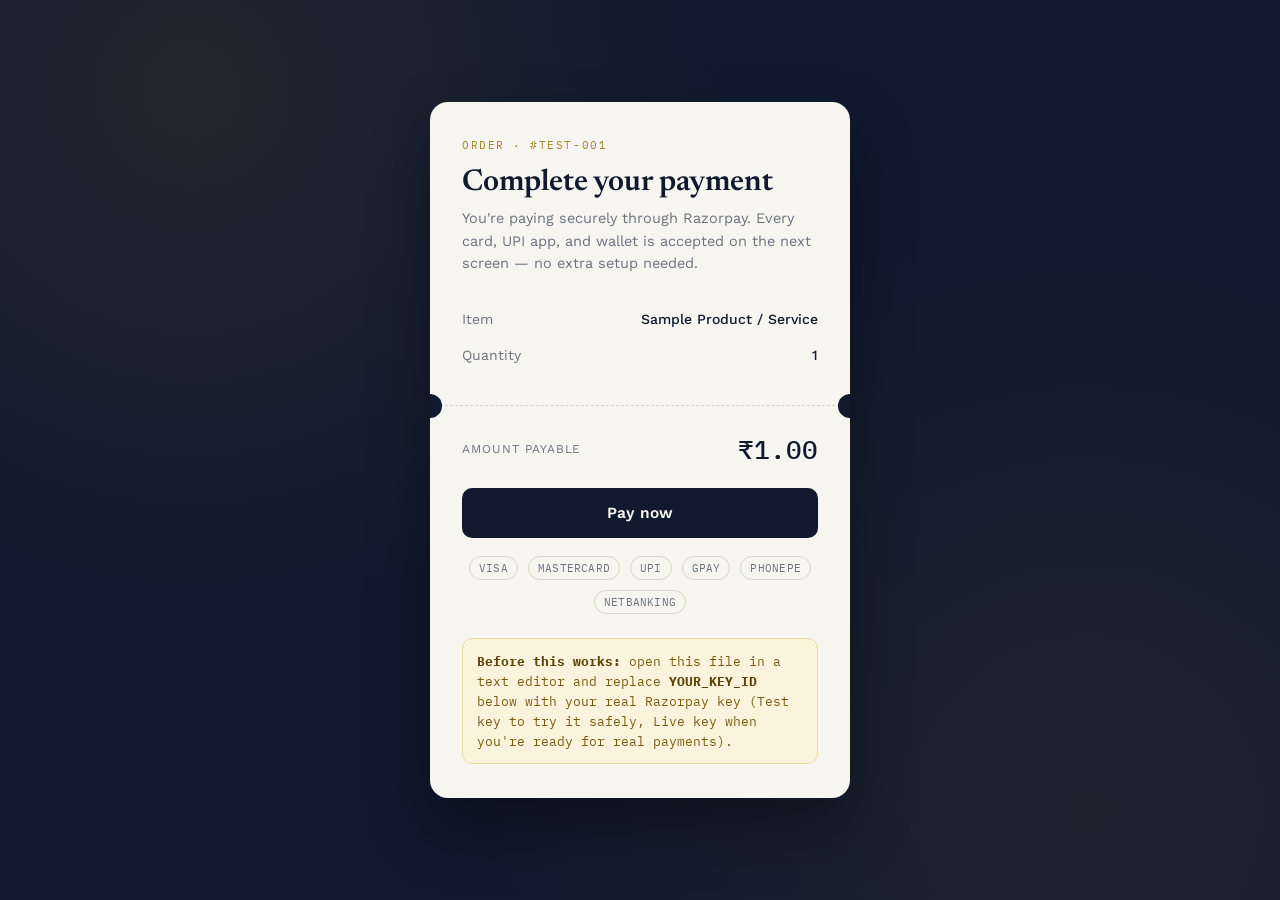
==== index.html @ dfa198e2 "Create index.html" ====
<!DOCTYPE html>
<html lang="en">
<head>
<meta charset="UTF-8">
<meta name="viewport" content="width=device-width, initial-scale=1.0">
<title>Checkout</title>
<link rel="preconnect" href="https://fonts.googleapis.com">
<link href="https://fonts.googleapis.com/css2?family=Newsreader:ital,opsz,wght@0,6..72,400;0,6..72,600;1,6..72,500&family=Work+Sans:wght@400;500;600;700&family=IBM+Plex+Mono:wght@500&display=swap" rel="stylesheet">
<style>
  :root {
    --navy: #10192E;
    --navy-soft: #1B2740;
    --paper: #F7F5F0;
    --gold: #C9A24B;
    --gold-deep: #A9822F;
    --ink: #10192E;
    --muted: #6B7280;
    --line: #D9D4C8;
    --success: #2F7A4F;
  }

  * { box-sizing: border-box; }

  body {
    margin: 0;
    background: var(--navy);
    background-image:
      radial-gradient(circle at 15% 10%, rgba(201,162,75,0.10), transparent 40%),
      radial-gradient(circle at 85% 90%, rgba(201,162,75,0.08), transparent 45%);
    min-height: 100vh;
    display: flex;
    align-items: center;
    justify-content: center;
    font-family: 'Work Sans', sans-serif;
    color: var(--ink);
    padding: 24px;
  }

  .ticket {
    background: var(--paper);
    width: 100%;
    max-width: 420px;
    border-radius: 18px;
    box-shadow: 0 30px 60px rgba(0,0,0,0.35);
    position: relative;
    overflow: hidden;
  }

  .ticket-top {
    padding: 36px 32px 28px;
  }

  .eyebrow {
    font-family: 'IBM Plex Mono', monospace;
    font-size: 11px;
    letter-spacing: 0.14em;
    text-transform: uppercase;
    color: var(--gold-deep);
    margin: 0 0 14px;
  }

  h1 {
    font-family: 'Newsreader', serif;
    font-weight: 600;
    font-size: 30px;
    line-height: 1.15;
    margin: 0 0 8px;
    color: var(--navy);
  }

  .desc {
    color: var(--muted);
    font-size: 14.5px;
    line-height: 1.55;
    margin: 0 0 26px;
  }

  .row {
    display: flex;
    justify-content: space-between;
    align-items: baseline;
    padding: 10px 0;
    font-size: 14px;
  }
  .row .label { color: var(--muted); }
  .row .value { font-weight: 500; }

  .divider {
    position: relative;
    height: 0;
    border-top: 1.5px dashed var(--line);
    margin: 4px 0 0;
  }
  .notch {
    position: absolute;
    top: -12px;
    width: 24px;
    height: 24px;
    border-radius: 50%;
    background: var(--navy);
  }
  .notch.left { left: -12px; }
  .notch.right { right: -12px; }

  .ticket-bottom {
    padding: 26px 32px 34px;
  }

  .total-row {
    display: flex;
    justify-content: space-between;
    align-items: center;
    margin-bottom: 22px;
  }
  .total-label {
    font-size: 12px;
    letter-spacing: 0.08em;
    text-transform: uppercase;
    color: var(--muted);
  }
  .total-amount {
    font-family: 'IBM Plex Mono', monospace;
    font-size: 26px;
    font-weight: 500;
    color: var(--navy);
  }

  button#payBtn {
    width: 100%;
    background: var(--navy);
    color: var(--paper);
    border: none;
    padding: 16px;
    font-size: 15.5px;
    font-weight: 600;
    font-family: 'Work Sans', sans-serif;
    border-radius: 10px;
    cursor: pointer;
    transition: background 0.2s ease, transform 0.1s ease;
    letter-spacing: 0.01em;
  }
  button#payBtn:hover { background: var(--navy-soft); }
  button#payBtn:active { transform: scale(0.98); }

  .methods {
    display: flex;
    justify-content: center;
    gap: 10px;
    margin-top: 18px;
    flex-wrap: wrap;
  }
  .methods span {
    font-family: 'IBM Plex Mono', monospace;
    font-size: 10.5px;
    color: var(--muted);
    border: 1px solid var(--line);
    padding: 4px 9px;
    border-radius: 100px;
    letter-spacing: 0.02em;
  }

  .setup-note {
    margin-top: 24px;
    background: #FBF3DC;
    border: 1px solid #E9D9A0;
    color: #7A5B10;
    font-size: 12.5px;
    line-height: 1.6;
    padding: 12px 14px;
    border-radius: 10px;
    font-family: 'IBM Plex Mono', monospace;
  }
  .setup-note b { color: #5C4407; }

  @media (max-width: 480px) {
    .ticket-top, .ticket-bottom { padding-left: 24px; padding-right: 24px; }
    h1 { font-size: 26px; }
  }
</style>
</head>
<body>

<div class="ticket">
  <div class="ticket-top">
    <p class="eyebrow">Order · #TEST-001</p>
    <h1>Complete your payment</h1>
    <p class="desc">You're paying securely through Razorpay. Every card, UPI app, and wallet is accepted on the next screen — no extra setup needed.</p>

    <div class="row"><span class="label">Item</span><span class="value">Sample Product / Service</span></div>
    <div class="row"><span class="label">Quantity</span><span class="value">1</span></div>
  </div>

  <div class="divider">
    <div class="notch left"></div>
    <div class="notch right"></div>
  </div>

  <div class="ticket-bottom">
    <div class="total-row">
      <span class="total-label">Amount payable</span>
      <span class="total-amount" id="displayAmount">₹1.00</span>
    </div>

    <button id="payBtn">Pay now</button>

    <div class="methods">
      <span>VISA</span>
      <span>MASTERCARD</span>
      <span>UPI</span>
      <span>GPAY</span>
      <span>PHONEPE</span>
      <span>NETBANKING</span>
    </div>

    <div class="setup-note">
      <b>Before this works:</b> open this file in a text editor and replace
      <b>YOUR_KEY_ID</b> below with your real Razorpay key (Test key to try it safely,
      Live key when you're ready for real payments).
    </div>
  </div>
</div>

<script src="https://checkout.razorpay.com/v1/checkout.js"></script>
<script>
  // ---- EDIT THESE TWO LINES ----
  var RAZORPAY_KEY = "YOUR_KEY_ID";   // e.g. rzp_test_xxxx or rzp_live_xxxx
  var AMOUNT_IN_RUPEES = 1;           // change the price here
  // -------------------------------

  document.getElementById('displayAmount').innerText =
    "₹" + AMOUNT_IN_RUPEES.toFixed(2);

  document.getElementById('payBtn').onclick = function (e) {
    e.preventDefault();

    if (RAZORPAY_KEY === "YOUR_KEY_ID") {
      alert("Please add your Razorpay Key ID first.\n\nOpen this file in a text editor, find YOUR_KEY_ID near the bottom, and replace it with your real key from the Razorpay Dashboard.");
      return;
    }

    var options = {
      "key": RAZORPAY_KEY,
      "amount": Math.round(AMOUNT_IN_RUPEES * 100), // Razorpay needs paise
      "currency": "INR",
      "name": "Your Business Name",
      "description": "Sample Product / Service",
      "handler": function (response) {
        alert("Payment successful!\n\nPayment ID: " + response.razorpay_payment_id +
              "\n\nCheck your Razorpay Dashboard → Payments to confirm it received the money.");
      },
      "prefill": {
        "name": "",
        "email": "",
        "contact": ""
      },
      "theme": {
        "color": "#10192E"
      }
    };

    var rzp = new Razorpay(options);
    rzp.on('payment.failed', function (response) {
      alert("Payment failed: " + response.error.description);
    });
    rzp.open();
  };
</script>

</body>
</html>
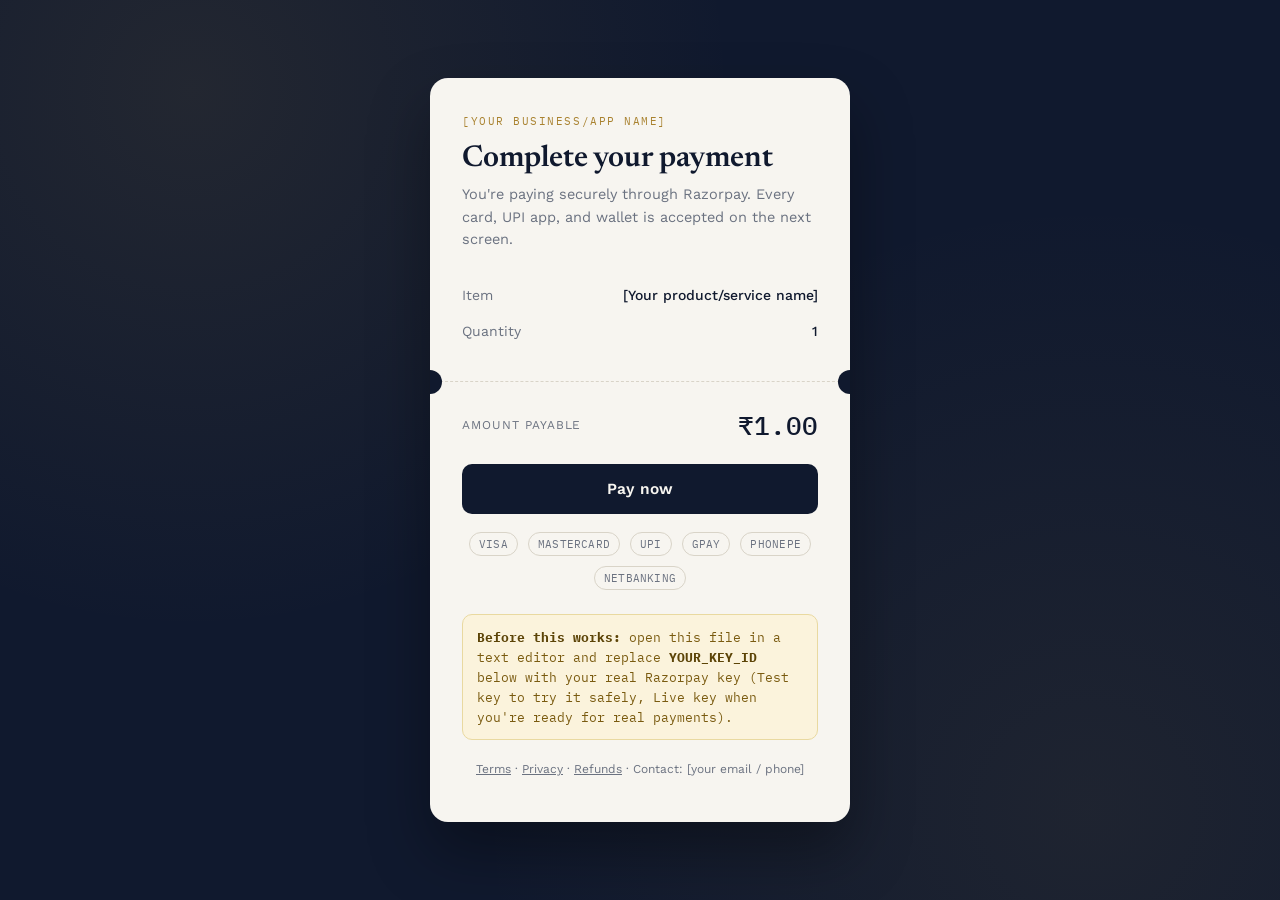
==== commit 53f92be8: "Add files via upload" ====
--- a/index.html
+++ b/index.html
@@ -182,11 +182,11 @@
 
 <div class="ticket">
   <div class="ticket-top">
-    <p class="eyebrow">Order · #TEST-001</p>
+    <p class="eyebrow">[YOUR BUSINESS/APP NAME]</p>
     <h1>Complete your payment</h1>
-    <p class="desc">You're paying securely through Razorpay. Every card, UPI app, and wallet is accepted on the next screen — no extra setup needed.</p>
-
-    <div class="row"><span class="label">Item</span><span class="value">Sample Product / Service</span></div>
+    <p class="desc">You're paying securely through Razorpay. Every card, UPI app, and wallet is accepted on the next screen.</p>
+
+    <div class="row"><span class="label">Item</span><span class="value">[Your product/service name]</span></div>
     <div class="row"><span class="label">Quantity</span><span class="value">1</span></div>
   </div>
 
@@ -217,6 +217,13 @@
       <b>YOUR_KEY_ID</b> below with your real Razorpay key (Test key to try it safely,
       Live key when you're ready for real payments).
     </div>
+
+    <p style="text-align:center; margin-top:22px; font-size:12px; color:#6B7280;">
+      <a href="terms.html" style="color:#6B7280;">Terms</a> ·
+      <a href="privacy.html" style="color:#6B7280;">Privacy</a> ·
+      <a href="refund-policy.html" style="color:#6B7280;">Refunds</a> ·
+      Contact: [your email / phone]
+    </p>
   </div>
 </div>
 
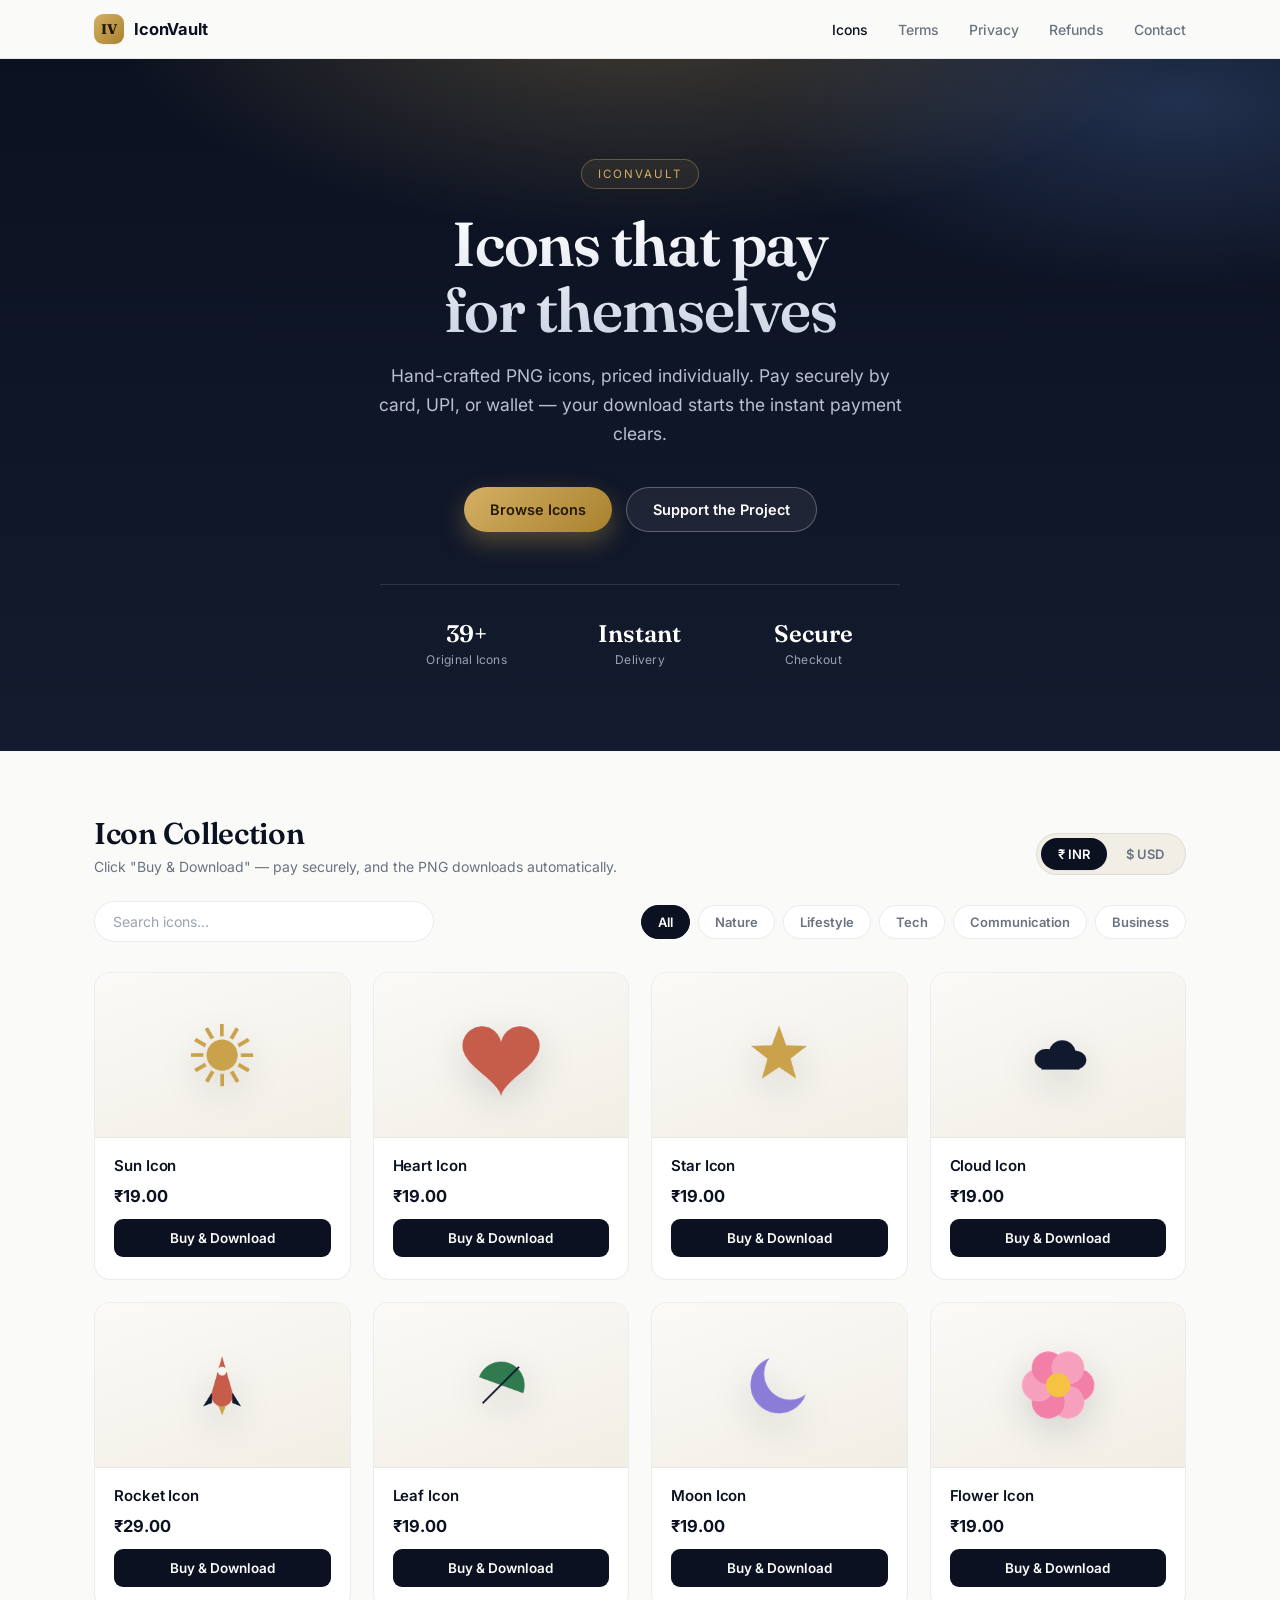
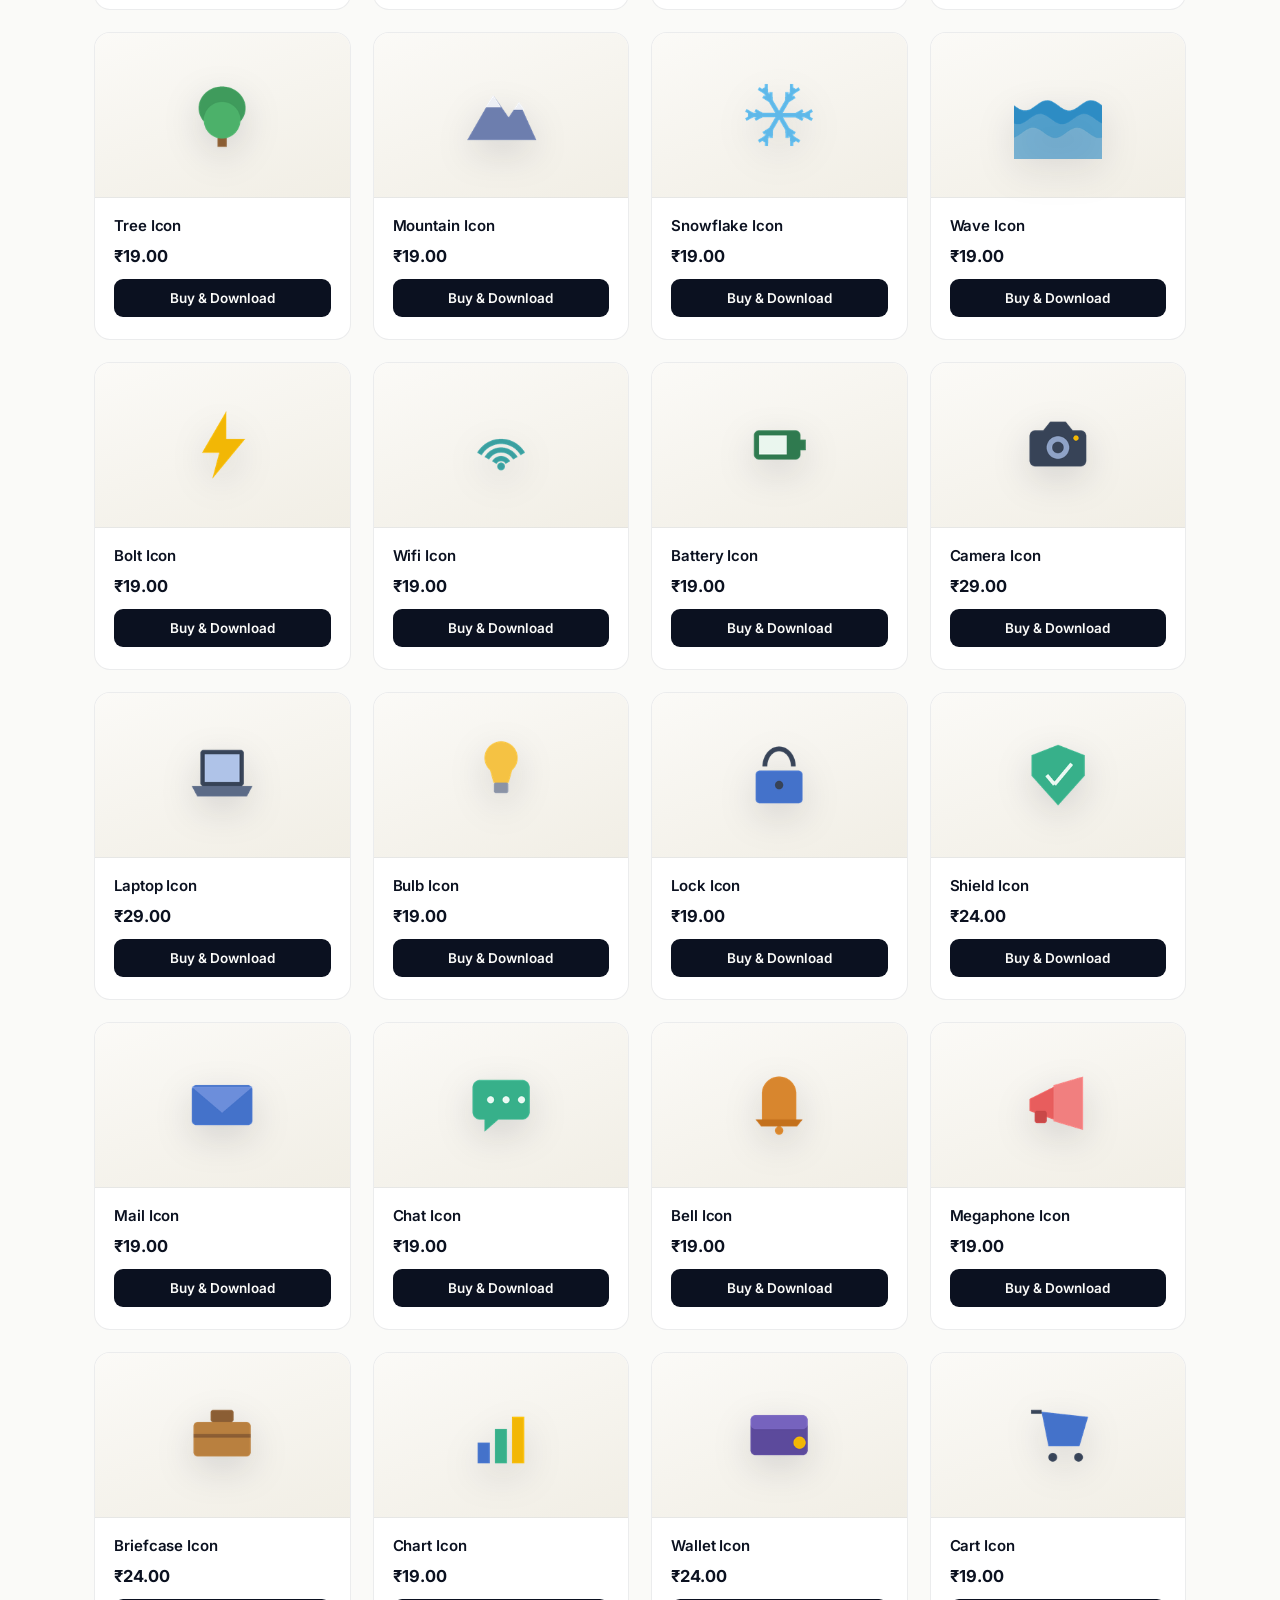
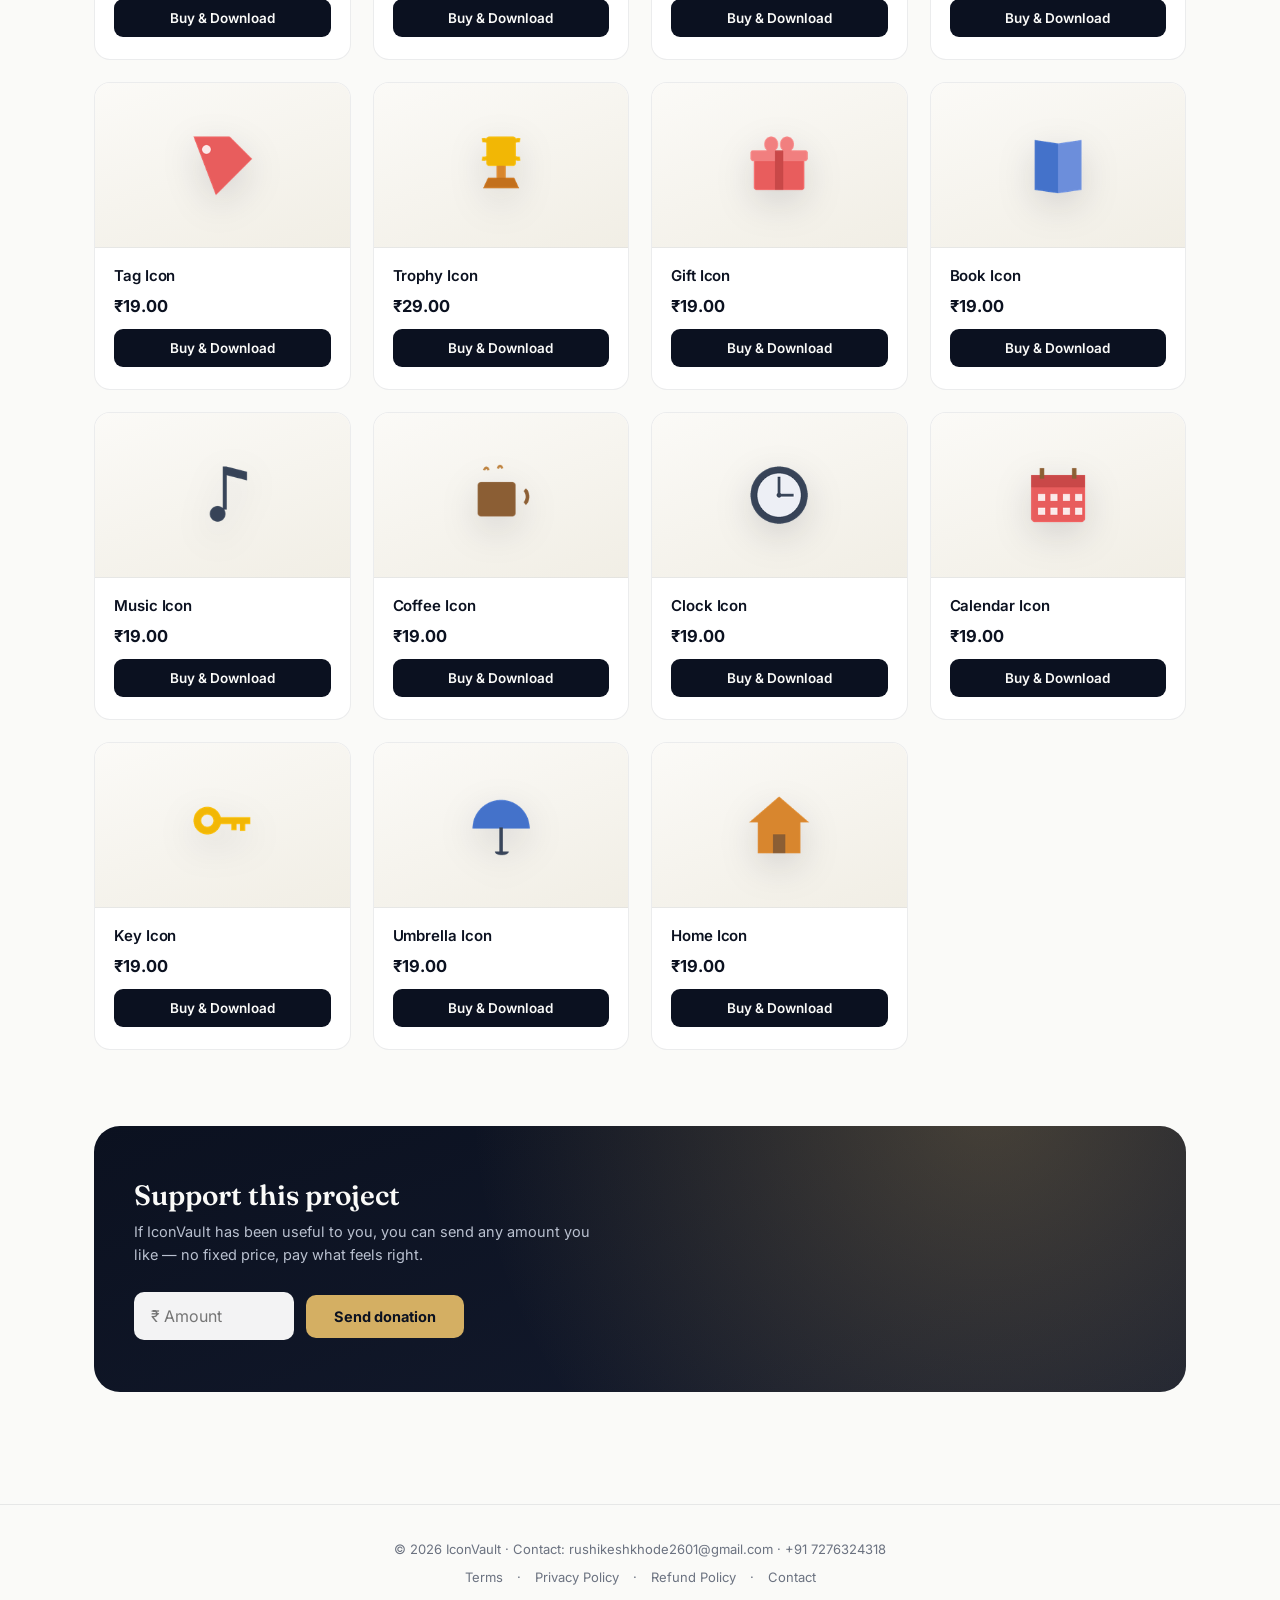
==== commit 419ef625: "Add files via upload" ====
--- a/index.html
+++ b/index.html
@@ -3,271 +3,304 @@
 <head>
 <meta charset="UTF-8">
 <meta name="viewport" content="width=device-width, initial-scale=1.0">
-<title>Checkout</title>
+<title>IconVault — Premium PNG Icons</title>
+<meta name="description" content="Hand-crafted PNG icons, priced individually. Instant download after secure checkout — no account needed.">
 <link rel="preconnect" href="https://fonts.googleapis.com">
-<link href="https://fonts.googleapis.com/css2?family=Newsreader:ital,opsz,wght@0,6..72,400;0,6..72,600;1,6..72,500&family=Work+Sans:wght@400;500;600;700&family=IBM+Plex+Mono:wght@500&display=swap" rel="stylesheet">
-<style>
-  :root {
-    --navy: #10192E;
-    --navy-soft: #1B2740;
-    --paper: #F7F5F0;
-    --gold: #C9A24B;
-    --gold-deep: #A9822F;
-    --ink: #10192E;
-    --muted: #6B7280;
-    --line: #D9D4C8;
-    --success: #2F7A4F;
-  }
-
-  * { box-sizing: border-box; }
-
-  body {
-    margin: 0;
-    background: var(--navy);
-    background-image:
-      radial-gradient(circle at 15% 10%, rgba(201,162,75,0.10), transparent 40%),
-      radial-gradient(circle at 85% 90%, rgba(201,162,75,0.08), transparent 45%);
-    min-height: 100vh;
-    display: flex;
-    align-items: center;
-    justify-content: center;
-    font-family: 'Work Sans', sans-serif;
-    color: var(--ink);
-    padding: 24px;
-  }
-
-  .ticket {
-    background: var(--paper);
-    width: 100%;
-    max-width: 420px;
-    border-radius: 18px;
-    box-shadow: 0 30px 60px rgba(0,0,0,0.35);
-    position: relative;
-    overflow: hidden;
-  }
-
-  .ticket-top {
-    padding: 36px 32px 28px;
-  }
-
-  .eyebrow {
-    font-family: 'IBM Plex Mono', monospace;
-    font-size: 11px;
-    letter-spacing: 0.14em;
-    text-transform: uppercase;
-    color: var(--gold-deep);
-    margin: 0 0 14px;
-  }
-
-  h1 {
-    font-family: 'Newsreader', serif;
-    font-weight: 600;
-    font-size: 30px;
-    line-height: 1.15;
-    margin: 0 0 8px;
-    color: var(--navy);
-  }
-
-  .desc {
-    color: var(--muted);
-    font-size: 14.5px;
-    line-height: 1.55;
-    margin: 0 0 26px;
-  }
-
-  .row {
-    display: flex;
-    justify-content: space-between;
-    align-items: baseline;
-    padding: 10px 0;
-    font-size: 14px;
-  }
-  .row .label { color: var(--muted); }
-  .row .value { font-weight: 500; }
-
-  .divider {
-    position: relative;
-    height: 0;
-    border-top: 1.5px dashed var(--line);
-    margin: 4px 0 0;
-  }
-  .notch {
-    position: absolute;
-    top: -12px;
-    width: 24px;
-    height: 24px;
-    border-radius: 50%;
-    background: var(--navy);
-  }
-  .notch.left { left: -12px; }
-  .notch.right { right: -12px; }
-
-  .ticket-bottom {
-    padding: 26px 32px 34px;
-  }
-
-  .total-row {
-    display: flex;
-    justify-content: space-between;
-    align-items: center;
-    margin-bottom: 22px;
-  }
-  .total-label {
-    font-size: 12px;
-    letter-spacing: 0.08em;
-    text-transform: uppercase;
-    color: var(--muted);
-  }
-  .total-amount {
-    font-family: 'IBM Plex Mono', monospace;
-    font-size: 26px;
-    font-weight: 500;
-    color: var(--navy);
-  }
-
-  button#payBtn {
-    width: 100%;
-    background: var(--navy);
-    color: var(--paper);
-    border: none;
-    padding: 16px;
-    font-size: 15.5px;
-    font-weight: 600;
-    font-family: 'Work Sans', sans-serif;
-    border-radius: 10px;
-    cursor: pointer;
-    transition: background 0.2s ease, transform 0.1s ease;
-    letter-spacing: 0.01em;
-  }
-  button#payBtn:hover { background: var(--navy-soft); }
-  button#payBtn:active { transform: scale(0.98); }
-
-  .methods {
-    display: flex;
-    justify-content: center;
-    gap: 10px;
-    margin-top: 18px;
-    flex-wrap: wrap;
-  }
-  .methods span {
-    font-family: 'IBM Plex Mono', monospace;
-    font-size: 10.5px;
-    color: var(--muted);
-    border: 1px solid var(--line);
-    padding: 4px 9px;
-    border-radius: 100px;
-    letter-spacing: 0.02em;
-  }
-
-  .setup-note {
-    margin-top: 24px;
-    background: #FBF3DC;
-    border: 1px solid #E9D9A0;
-    color: #7A5B10;
-    font-size: 12.5px;
-    line-height: 1.6;
-    padding: 12px 14px;
-    border-radius: 10px;
-    font-family: 'IBM Plex Mono', monospace;
-  }
-  .setup-note b { color: #5C4407; }
-
-  @media (max-width: 480px) {
-    .ticket-top, .ticket-bottom { padding-left: 24px; padding-right: 24px; }
-    h1 { font-size: 26px; }
-  }
-</style>
+<link rel="preconnect" href="https://fonts.gstatic.com" crossorigin>
+<link href="https://fonts.googleapis.com/css2?family=Fraunces:opsz,wght@9..144,500;9..144,600;9..144,700&family=Inter:wght@400;500;600;700;800&family=IBM+Plex+Mono:wght@500&display=swap" rel="stylesheet">
+<link rel="stylesheet" href="assets/style.css">
 </head>
 <body>
 
-<div class="ticket">
-  <div class="ticket-top">
-    <p class="eyebrow">[YOUR BUSINESS/APP NAME]</p>
-    <h1>Complete your payment</h1>
-    <p class="desc">You're paying securely through Razorpay. Every card, UPI app, and wallet is accepted on the next screen.</p>
-
-    <div class="row"><span class="label">Item</span><span class="value">[Your product/service name]</span></div>
-    <div class="row"><span class="label">Quantity</span><span class="value">1</span></div>
-  </div>
-
-  <div class="divider">
-    <div class="notch left"></div>
-    <div class="notch right"></div>
-  </div>
-
-  <div class="ticket-bottom">
-    <div class="total-row">
-      <span class="total-label">Amount payable</span>
-      <span class="total-amount" id="displayAmount">₹1.00</span>
+<header class="site-header">
+  <div class="nav-wrap">
+    <a href="index.html" class="brand"><span class="brand-mark">IV</span>IconVault</a>
+    <button class="nav-toggle" id="navToggle" aria-label="Toggle menu">
+      <svg width="22" height="22" viewBox="0 0 24 24" fill="none" stroke="currentColor" stroke-width="2" stroke-linecap="round"><line x1="3" y1="6" x2="21" y2="6"></line><line x1="3" y1="12" x2="21" y2="12"></line><line x1="3" y1="18" x2="21" y2="18"></line></svg>
+    </button>
+    <nav class="nav-links" id="navLinks">
+      <a href="#icons" class="current">Icons</a>
+      <a href="terms.html">Terms</a>
+      <a href="privacy.html">Privacy</a>
+      <a href="refund-policy.html">Refunds</a>
+      <a href="contact.html">Contact</a>
+    </nav>
+  </div>
+</header>
+
+<section class="hero">
+  <p class="eyebrow">IconVault</p>
+  <h1>Icons that pay<br>for themselves</h1>
+  <p class="lead">Hand-crafted PNG icons, priced individually. Pay securely by card, UPI, or wallet — your download starts the instant payment clears.</p>
+  <div class="hero-ctas">
+    <a href="#icons" class="btn btn-primary">Browse Icons</a>
+    <a href="#support" class="btn btn-ghost">Support the Project</a>
+  </div>
+  <div class="stat-row">
+    <div class="stat"><b>39+</b><span>Original Icons</span></div>
+    <div class="stat"><b>Instant</b><span>Delivery</span></div>
+    <div class="stat"><b>Secure</b><span>Checkout</span></div>
+  </div>
+</section>
+
+<main>
+  <div id="icons"></div>
+  <div class="section-head">
+    <div>
+      <h2 class="section-title">Icon Collection</h2>
+      <p class="section-sub">Click "Buy &amp; Download" — pay securely, and the PNG downloads automatically.</p>
     </div>
-
-    <button id="payBtn">Pay now</button>
-
-    <div class="methods">
-      <span>VISA</span>
-      <span>MASTERCARD</span>
-      <span>UPI</span>
-      <span>GPAY</span>
-      <span>PHONEPE</span>
-      <span>NETBANKING</span>
+    <div>
+      <div class="currency-toggle" id="currencyToggle">
+        <button data-cur="INR" class="active">₹ INR</button>
+        <button data-cur="USD">$ USD</button>
+      </div>
     </div>
-
-    <div class="setup-note">
-      <b>Before this works:</b> open this file in a text editor and replace
-      <b>YOUR_KEY_ID</b> below with your real Razorpay key (Test key to try it safely,
-      Live key when you're ready for real payments).
+  </div>
+  <p class="curr-hint" id="currHint" style="display:none;">USD pricing shown for international visitors — checkout is currently processed in Indian Rupees (₹).</p>
+
+  <div class="filter-bar">
+    <input type="search" id="iconSearch" class="search-input" placeholder="Search icons…" aria-label="Search icons">
+    <div class="category-pills" id="categoryPills"></div>
+  </div>
+
+  <div class="grid" id="iconGrid"></div>
+
+  <div class="donate-wrap" id="support">
+    <h2>Support this project</h2>
+    <p>If IconVault has been useful to you, you can send any amount you like — no fixed price, pay what feels right.</p>
+    <div class="donate-row">
+      <input type="number" id="donateAmount" min="1" placeholder="₹ Amount">
+      <button id="donateBtn">Send donation</button>
     </div>
-
-    <p style="text-align:center; margin-top:22px; font-size:12px; color:#6B7280;">
-      <a href="terms.html" style="color:#6B7280;">Terms</a> ·
-      <a href="privacy.html" style="color:#6B7280;">Privacy</a> ·
-      <a href="refund-policy.html" style="color:#6B7280;">Refunds</a> ·
-      Contact: [your email / phone]
-    </p>
-  </div>
-</div>
+  </div>
+</main>
+
+<footer>
+  <div>© <span id="year"></span> IconVault · Contact: rushikeshkhode2601@gmail.com · +91 7276324318</div>
+  <div class="foot-links">
+    <a href="terms.html">Terms</a> ·
+    <a href="privacy.html">Privacy Policy</a> ·
+    <a href="refund-policy.html">Refund Policy</a> ·
+    <a href="contact.html">Contact</a>
+  </div>
+</footer>
 
 <script src="https://checkout.razorpay.com/v1/checkout.js"></script>
+<script src="assets/site.js"></script>
 <script>
-  // ---- EDIT THESE TWO LINES ----
-  var RAZORPAY_KEY = "YOUR_KEY_ID";   // e.g. rzp_test_xxxx or rzp_live_xxxx
-  var AMOUNT_IN_RUPEES = 1;           // change the price here
-  // -------------------------------
-
-  document.getElementById('displayAmount').innerText =
-    "₹" + AMOUNT_IN_RUPEES.toFixed(2);
-
-  document.getElementById('payBtn').onclick = function (e) {
-    e.preventDefault();
-
+  // ---------------- EDIT THIS ----------------
+  var RAZORPAY_KEY = "YOUR_KEY_ID";      // rzp_test_xxx or rzp_live_xxx
+  var BUSINESS_NAME = "IconVault";
+  // --------------------------------------------
+
+  var ICONS = [
+    { id: "sun",        name: "Sun Icon",        category: "Nature",        price: 19, usdPrice: 1.99, file: "assets/sun.png" },
+    { id: "heart",      name: "Heart Icon",      category: "Lifestyle",     price: 19, usdPrice: 1.99, file: "assets/heart.png" },
+    { id: "star",       name: "Star Icon",       category: "Lifestyle",     price: 19, usdPrice: 1.99, file: "assets/star.png" },
+    { id: "cloud",      name: "Cloud Icon",      category: "Nature",        price: 19, usdPrice: 1.99, file: "assets/cloud.png" },
+    { id: "rocket",     name: "Rocket Icon",     category: "Tech",          price: 29, usdPrice: 2.99, file: "assets/rocket.png" },
+    { id: "leaf",       name: "Leaf Icon",       category: "Nature",        price: 19, usdPrice: 1.99, file: "assets/leaf.png" },
+    { id: "moon",       name: "Moon Icon",       category: "Nature",        price: 19, usdPrice: 1.99, file: "assets/moon.png" },
+    { id: "flower",     name: "Flower Icon",     category: "Nature",        price: 19, usdPrice: 1.99, file: "assets/flower.png" },
+    { id: "tree",       name: "Tree Icon",       category: "Nature",        price: 19, usdPrice: 1.99, file: "assets/tree.png" },
+    { id: "mountain",   name: "Mountain Icon",   category: "Nature",        price: 19, usdPrice: 1.99, file: "assets/mountain.png" },
+    { id: "snowflake",  name: "Snowflake Icon",  category: "Nature",        price: 19, usdPrice: 1.99, file: "assets/snowflake.png" },
+    { id: "wave",       name: "Wave Icon",       category: "Nature",        price: 19, usdPrice: 1.99, file: "assets/wave.png" },
+    { id: "bolt",       name: "Bolt Icon",       category: "Tech",          price: 19, usdPrice: 1.99, file: "assets/bolt.png" },
+    { id: "wifi",       name: "Wifi Icon",       category: "Tech",          price: 19, usdPrice: 1.99, file: "assets/wifi.png" },
+    { id: "battery",    name: "Battery Icon",    category: "Tech",          price: 19, usdPrice: 1.99, file: "assets/battery.png" },
+    { id: "camera",     name: "Camera Icon",     category: "Tech",          price: 29, usdPrice: 2.99, file: "assets/camera.png" },
+    { id: "laptop",     name: "Laptop Icon",     category: "Tech",          price: 29, usdPrice: 2.99, file: "assets/laptop.png" },
+    { id: "bulb",       name: "Bulb Icon",       category: "Tech",          price: 19, usdPrice: 1.99, file: "assets/bulb.png" },
+    { id: "lock",       name: "Lock Icon",       category: "Tech",          price: 19, usdPrice: 1.99, file: "assets/lock.png" },
+    { id: "shield",     name: "Shield Icon",     category: "Tech",          price: 24, usdPrice: 2.49, file: "assets/shield.png" },
+    { id: "mail",       name: "Mail Icon",       category: "Communication", price: 19, usdPrice: 1.99, file: "assets/mail.png" },
+    { id: "chat",       name: "Chat Icon",       category: "Communication", price: 19, usdPrice: 1.99, file: "assets/chat.png" },
+    { id: "bell",       name: "Bell Icon",       category: "Communication", price: 19, usdPrice: 1.99, file: "assets/bell.png" },
+    { id: "megaphone",  name: "Megaphone Icon",  category: "Communication", price: 19, usdPrice: 1.99, file: "assets/megaphone.png" },
+    { id: "briefcase",  name: "Briefcase Icon",  category: "Business",      price: 24, usdPrice: 2.49, file: "assets/briefcase.png" },
+    { id: "chart",      name: "Chart Icon",      category: "Business",      price: 19, usdPrice: 1.99, file: "assets/chart.png" },
+    { id: "wallet",     name: "Wallet Icon",     category: "Business",      price: 24, usdPrice: 2.49, file: "assets/wallet.png" },
+    { id: "cart",       name: "Cart Icon",       category: "Business",      price: 19, usdPrice: 1.99, file: "assets/cart.png" },
+    { id: "tag",        name: "Tag Icon",        category: "Business",      price: 19, usdPrice: 1.99, file: "assets/tag.png" },
+    { id: "trophy",     name: "Trophy Icon",     category: "Business",      price: 29, usdPrice: 2.99, file: "assets/trophy.png" },
+    { id: "gift",       name: "Gift Icon",       category: "Lifestyle",     price: 19, usdPrice: 1.99, file: "assets/gift.png" },
+    { id: "book",       name: "Book Icon",       category: "Lifestyle",     price: 19, usdPrice: 1.99, file: "assets/book.png" },
+    { id: "music",      name: "Music Icon",      category: "Lifestyle",     price: 19, usdPrice: 1.99, file: "assets/music.png" },
+    { id: "coffee",     name: "Coffee Icon",     category: "Lifestyle",     price: 19, usdPrice: 1.99, file: "assets/coffee.png" },
+    { id: "clock",      name: "Clock Icon",      category: "Lifestyle",     price: 19, usdPrice: 1.99, file: "assets/clock.png" },
+    { id: "calendar",   name: "Calendar Icon",   category: "Lifestyle",     price: 19, usdPrice: 1.99, file: "assets/calendar.png" },
+    { id: "key",        name: "Key Icon",        category: "Lifestyle",     price: 19, usdPrice: 1.99, file: "assets/key.png" },
+    { id: "umbrella",   name: "Umbrella Icon",   category: "Lifestyle",     price: 19, usdPrice: 1.99, file: "assets/umbrella.png" },
+    { id: "home",       name: "Home Icon",       category: "Lifestyle",     price: 19, usdPrice: 1.99, file: "assets/home.png" }
+  ];
+
+  var CURRENCY = localStorage.getItem('iv_currency') || 'INR';
+  var SEARCH_TERM = '';
+  var SELECTED_CATEGORY = 'All';
+
+  function formatPrice(icon) {
+    if (CURRENCY === 'USD') {
+      return '$' + icon.usdPrice.toFixed(2);
+    }
+    return '₹' + icon.price.toFixed(2);
+  }
+
+  var grid = document.getElementById('iconGrid');
+  var categoryPillsEl = document.getElementById('categoryPills');
+  var searchInput = document.getElementById('iconSearch');
+
+  var CATEGORIES = ['All'].concat(
+    ICONS.map(function (i) { return i.category; }).filter(function (c, i, arr) { return arr.indexOf(c) === i; })
+  );
+
+  function renderCategoryPills() {
+    categoryPillsEl.innerHTML = '';
+    CATEGORIES.forEach(function (cat) {
+      var btn = document.createElement('button');
+      btn.textContent = cat;
+      btn.className = cat === SELECTED_CATEGORY ? 'active' : '';
+      btn.onclick = function () {
+        SELECTED_CATEGORY = cat;
+        renderCategoryPills();
+        renderGrid();
+      };
+      categoryPillsEl.appendChild(btn);
+    });
+  }
+  renderCategoryPills();
+
+  function getFilteredIcons() {
+    var term = SEARCH_TERM.trim().toLowerCase();
+    return ICONS.filter(function (icon) {
+      var matchesCategory = SELECTED_CATEGORY === 'All' || icon.category === SELECTED_CATEGORY;
+      var matchesSearch = !term || icon.name.toLowerCase().indexOf(term) !== -1;
+      return matchesCategory && matchesSearch;
+    });
+  }
+
+  function renderGrid() {
+    grid.innerHTML = '';
+    var filtered = getFilteredIcons();
+    if (filtered.length === 0) {
+      grid.innerHTML = '<p class="no-results">No icons match your search.</p>';
+      return;
+    }
+    filtered.forEach(function (icon) {
+      var card = document.createElement('div');
+      card.className = 'card';
+      card.innerHTML =
+        '<div class="thumb"><img src="' + icon.file + '" alt="' + icon.name + '" loading="lazy"></div>' +
+        '<div class="card-body">' +
+          '<h3>' + icon.name + '</h3>' +
+          '<div class="price">' + formatPrice(icon) + '</div>' +
+          '<button class="buy-btn">Buy &amp; Download</button>' +
+        '</div>';
+      var btn = card.querySelector('.buy-btn');
+      btn.onclick = function () { startPayment(icon, btn); };
+      grid.appendChild(card);
+    });
+  }
+  renderGrid();
+
+  searchInput.addEventListener('input', function (e) {
+    SEARCH_TERM = e.target.value;
+    renderGrid();
+  });
+
+  var currencyToggle = document.getElementById('currencyToggle');
+  var currHint = document.getElementById('currHint');
+
+  function syncCurrencyUI() {
+    currencyToggle.querySelectorAll('button').forEach(function (b) {
+      b.classList.toggle('active', b.dataset.cur === CURRENCY);
+    });
+    currHint.style.display = CURRENCY === 'USD' ? 'block' : 'none';
+  }
+  syncCurrencyUI();
+
+  currencyToggle.addEventListener('click', function (e) {
+    var btn = e.target.closest('button');
+    if (!btn) return;
+    CURRENCY = btn.dataset.cur;
+    localStorage.setItem('iv_currency', CURRENCY);
+    syncCurrencyUI();
+    renderGrid();
+  });
+
+  function downloadFile(path, filename) {
+    var a = document.createElement('a');
+    a.href = path;
+    a.download = filename;
+    document.body.appendChild(a);
+    a.click();
+    document.body.removeChild(a);
+  }
+
+  function startPayment(icon, btn) {
     if (RAZORPAY_KEY === "YOUR_KEY_ID") {
-      alert("Please add your Razorpay Key ID first.\n\nOpen this file in a text editor, find YOUR_KEY_ID near the bottom, and replace it with your real key from the Razorpay Dashboard.");
+      alert("Checkout is launching soon! We're currently completing payment verification — please check back in a day or two.");
       return;
     }
+    btn.disabled = true;
+    btn.innerText = "Opening…";
 
     var options = {
-      "key": RAZORPAY_KEY,
-      "amount": Math.round(AMOUNT_IN_RUPEES * 100), // Razorpay needs paise
-      "currency": "INR",
-      "name": "Your Business Name",
-      "description": "Sample Product / Service",
-      "handler": function (response) {
-        alert("Payment successful!\n\nPayment ID: " + response.razorpay_payment_id +
-              "\n\nCheck your Razorpay Dashboard → Payments to confirm it received the money.");
+      key: RAZORPAY_KEY,
+      amount: Math.round(icon.price * 100),
+      currency: "INR",
+      name: BUSINESS_NAME,
+      description: "Purchase: " + icon.name,
+      handler: function (response) {
+        downloadFile(icon.file, icon.id + ".png");
+        alert("Payment successful! Your download has started.\nPayment ID: " + response.razorpay_payment_id);
+        btn.disabled = false;
+        btn.innerText = "Buy & Download";
       },
-      "prefill": {
-        "name": "",
-        "email": "",
-        "contact": ""
+      modal: {
+        ondismiss: function () {
+          btn.disabled = false;
+          btn.innerText = "Buy & Download";
+        }
       },
-      "theme": {
-        "color": "#10192E"
-      }
+      theme: { color: "#10192E" }
     };
-
     var rzp = new Razorpay(options);
     rzp.on('payment.failed', function (response) {
       alert("Payment failed: " + response.error.description);
+      btn.disabled = false;
+      btn.innerText = "Buy & Download";
+    });
+    rzp.open();
+  }
+
+  document.getElementById('donateBtn').onclick = function () {
+    if (RAZORPAY_KEY === "YOUR_KEY_ID") {
+      alert("Checkout is launching soon! We're currently completing payment verification — please check back in a day or two.");
+      return;
+    }
+    var amountInput = document.getElementById('donateAmount');
+    var amount = parseFloat(amountInput.value);
+    if (!amount || amount < 1) {
+      alert("Please enter a valid amount (minimum ₹1).");
+      return;
+    }
+    var options = {
+      key: RAZORPAY_KEY,
+      amount: Math.round(amount * 100),
+      currency: "INR",
+      name: BUSINESS_NAME,
+      description: "Donation / Support",
+      handler: function (response) {
+        alert("Thank you for your support!\nPayment ID: " + response.razorpay_payment_id);
+        amountInput.value = "";
+      },
+      theme: { color: "#C9A24B" }
+    };
+    var rzp = new Razorpay(options);
+    rzp.on('payment.failed', function (response) {
+      alert("Payment failed: " + response.error.description);
     });
     rzp.open();
   };
--- a/assets/style.css
+++ b/assets/style.css
@@ -0,0 +1,241 @@
+/* IconVault — shared design system */
+
+:root{
+  --navy:#0B1120;
+  --navy-2:#141B2E;
+  --navy-3:#1E2A44;
+  --paper:#FAFAF8;
+  --paper-2:#F1EEE5;
+  --card:#FFFFFF;
+  --gold:#D4AF63;
+  --gold-deep:#A9822F;
+  --gold-soft:#F5E8C8;
+  --ink:#0B1120;
+  --ink-soft:#2A3550;
+  --muted:#6B7280;
+  --muted-2:#9AA3B2;
+  --line:rgba(11,17,32,.08);
+  --line-soft:rgba(11,17,32,.05);
+  --success:#2F7A4F;
+  --shadow-sm:0 1px 2px rgba(11,17,32,.06);
+  --shadow-md:0 10px 28px rgba(11,17,32,.09);
+  --shadow-lg:0 26px 54px rgba(11,17,32,.16);
+  --radius-sm:10px;
+  --radius-md:16px;
+  --radius-lg:26px;
+  --ease:cubic-bezier(.16,1,.3,1);
+}
+
+*,*::before,*::after{box-sizing:border-box;}
+html{scroll-behavior:smooth;}
+body{
+  margin:0;
+  background:var(--paper);
+  color:var(--ink);
+  font-family:'Inter',-apple-system,BlinkMacSystemFont,'Segoe UI',Roboto,sans-serif;
+  -webkit-font-smoothing:antialiased;
+  -moz-osx-font-smoothing:grayscale;
+  font-size:15.5px;
+}
+img{max-width:100%;display:block;}
+a{color:var(--gold-deep);}
+::selection{background:var(--gold-soft);color:#3a2b02;}
+
+/* ---------- Nav ---------- */
+.site-header{
+  position:sticky;top:0;z-index:100;
+  background:rgba(250,250,248,.72);
+  backdrop-filter:blur(20px) saturate(180%);
+  -webkit-backdrop-filter:blur(20px) saturate(180%);
+  border-bottom:1px solid var(--line);
+}
+.nav-wrap{
+  max-width:1140px;margin:0 auto;padding:14px 24px;
+  display:flex;align-items:center;justify-content:space-between;position:relative;
+}
+.brand{display:flex;align-items:center;gap:10px;text-decoration:none;color:var(--ink);font-weight:700;font-size:16.5px;letter-spacing:-.01em;}
+.brand-mark{
+  width:30px;height:30px;border-radius:9px;flex:none;
+  background:linear-gradient(135deg,var(--gold),var(--gold-deep));
+  color:#211703;display:flex;align-items:center;justify-content:center;
+  font-family:'Fraunces',serif;font-weight:700;font-size:14px;
+  box-shadow:var(--shadow-sm);
+}
+.nav-links{display:flex;align-items:center;gap:30px;}
+.nav-links a{color:var(--muted);text-decoration:none;font-size:14px;font-weight:500;transition:color .2s var(--ease);}
+.nav-links a:hover,.nav-links a.current{color:var(--ink);}
+.nav-toggle{
+  display:none;background:none;border:none;cursor:pointer;padding:6px;
+  color:var(--ink);
+}
+.nav-toggle svg{display:block;}
+
+@media (max-width:760px){
+  .nav-toggle{display:block;}
+  .nav-links{
+    position:absolute;top:100%;left:0;right:0;
+    background:var(--card);border-bottom:1px solid var(--line);box-shadow:var(--shadow-md);
+    flex-direction:column;align-items:flex-start;gap:2px;padding:10px 24px 18px;
+    display:none;
+  }
+  .nav-links.open{display:flex;}
+  .nav-links a{width:100%;padding:11px 0;font-size:15px;border-bottom:1px solid var(--line-soft);}
+  .nav-links a:last-child{border-bottom:none;}
+}
+
+/* ---------- Buttons ---------- */
+.btn{
+  display:inline-flex;align-items:center;justify-content:center;gap:8px;
+  font-family:'Inter';font-weight:600;font-size:14.5px;
+  padding:13px 26px;border-radius:999px;cursor:pointer;text-decoration:none;
+  border:none;transition:transform .25s var(--ease), box-shadow .25s var(--ease), background .25s var(--ease);
+}
+.btn-primary{background:linear-gradient(135deg,var(--gold),var(--gold-deep));color:#241a02;box-shadow:0 10px 24px rgba(201,162,75,.35);}
+.btn-primary:hover{transform:translateY(-2px);box-shadow:0 14px 30px rgba(201,162,75,.45);}
+.btn-ghost{background:rgba(255,255,255,.06);color:#fff;border:1px solid rgba(255,255,255,.28);}
+.btn-ghost:hover{background:rgba(255,255,255,.12);transform:translateY(-2px);}
+
+/* ---------- Hero (index only) ---------- */
+.hero{
+  position:relative;overflow:hidden;text-align:center;color:var(--paper);
+  padding:100px 24px 84px;
+  background:
+    radial-gradient(ellipse 70% 55% at 50% -8%, rgba(212,175,99,.28), transparent 60%),
+    radial-gradient(ellipse 55% 45% at 92% 6%, rgba(52,74,116,.55), transparent 60%),
+    linear-gradient(180deg,var(--navy) 0%, var(--navy-2) 100%);
+}
+.hero .eyebrow{
+  display:inline-flex;align-items:center;gap:8px;
+  font-family:'Inter';font-size:11.5px;letter-spacing:.18em;text-transform:uppercase;
+  color:var(--gold);padding:7px 16px;border-radius:999px;
+  border:1px solid rgba(212,175,99,.35);background:rgba(212,175,99,.08);
+  margin:0 0 22px;
+}
+.hero h1{
+  font-family:'Fraunces',serif;font-weight:600;letter-spacing:-.02em;
+  font-size:clamp(34px,6vw,62px);line-height:1.06;margin:0 0 20px;
+  background:linear-gradient(180deg,#ffffff,#cbd3e3);
+  -webkit-background-clip:text;background-clip:text;color:transparent;
+}
+.hero .lead{color:#B9C0CF;font-size:clamp(15px,2vw,17.5px);max-width:540px;margin:0 auto 38px;line-height:1.65;}
+.hero-ctas{display:flex;gap:14px;justify-content:center;flex-wrap:wrap;margin-bottom:52px;}
+.stat-row{display:flex;gap:0;justify-content:center;flex-wrap:wrap;max-width:520px;margin:0 auto;border-top:1px solid rgba(255,255,255,.12);padding-top:34px;}
+.stat{flex:1;min-width:140px;padding:0 18px;}
+.stat b{display:block;font-family:'Fraunces',serif;font-size:24px;font-weight:600;color:#fff;}
+.stat span{display:block;font-size:12px;color:var(--muted-2);margin-top:4px;letter-spacing:.02em;}
+
+/* ---------- Main / sections ---------- */
+main{max-width:1140px;margin:0 auto;padding:64px 24px 24px;}
+.section-head{display:flex;justify-content:space-between;align-items:flex-end;gap:20px;flex-wrap:wrap;margin-bottom:8px;}
+.section-title{font-family:'Fraunces',serif;font-weight:600;letter-spacing:-.01em;font-size:clamp(24px,3vw,30px);margin:0 0 6px;}
+.section-sub{color:var(--muted);font-size:14px;margin:0;}
+
+.currency-toggle{display:inline-flex;background:var(--paper-2);border:1px solid var(--line);border-radius:999px;padding:4px;gap:2px;}
+.currency-toggle button{
+  border:none;background:transparent;padding:8px 17px;border-radius:999px;
+  font-family:'Inter';font-size:13px;font-weight:600;color:var(--muted);cursor:pointer;
+  transition:all .25s var(--ease);
+}
+.currency-toggle button.active{background:var(--navy);color:#fff;box-shadow:var(--shadow-sm);}
+.curr-hint{font-size:12.5px;color:var(--muted-2);margin:14px 0 0;}
+
+/* ---------- Search & category filters ---------- */
+.filter-bar{display:flex;gap:16px;flex-wrap:wrap;align-items:center;justify-content:space-between;margin-top:26px;}
+.search-input{
+  flex:1;min-width:200px;max-width:340px;font-family:'Inter';font-size:14px;
+  padding:11px 18px;border-radius:999px;border:1px solid var(--line);
+  background:var(--card);color:var(--ink);transition:box-shadow .2s var(--ease), border-color .2s var(--ease);
+}
+.search-input:focus{outline:none;border-color:var(--gold);box-shadow:0 0 0 3px rgba(212,175,99,.18);}
+.search-input::placeholder{color:var(--muted-2);}
+.category-pills{display:flex;gap:8px;flex-wrap:wrap;}
+.category-pills button{
+  border:1px solid var(--line);background:var(--card);padding:8px 16px;border-radius:999px;
+  font-family:'Inter';font-size:13px;font-weight:600;color:var(--muted);cursor:pointer;
+  transition:all .25s var(--ease);
+}
+.category-pills button.active{background:var(--navy);color:#fff;border-color:var(--navy);}
+.category-pills button:hover:not(.active){border-color:var(--gold);color:var(--ink);}
+.no-results{grid-column:1/-1;text-align:center;padding:64px 20px;color:var(--muted);font-size:14.5px;}
+
+/* ---------- Icon grid ---------- */
+.grid{display:grid;grid-template-columns:repeat(auto-fill,minmax(230px,1fr));gap:22px;margin-top:30px;}
+.card{
+  background:var(--card);border:1px solid var(--line);border-radius:var(--radius-md);
+  overflow:hidden;display:flex;flex-direction:column;
+  transition:transform .4s var(--ease), box-shadow .4s var(--ease);
+}
+.card:hover{transform:translateY(-6px);box-shadow:var(--shadow-lg);}
+.thumb{
+  background:linear-gradient(160deg,#FBFAF7,#F1EEE5);
+  padding:38px 24px;display:flex;align-items:center;justify-content:center;
+  border-bottom:1px solid var(--line);
+}
+.thumb img{width:88px;height:88px;object-fit:contain;transition:transform .45s var(--ease);filter:drop-shadow(0 12px 18px rgba(11,17,32,.14));}
+.card:hover .thumb img{transform:scale(1.08) translateY(-4px);}
+.card-body{padding:18px 19px 22px;display:flex;flex-direction:column;gap:11px;}
+.card-body h3{margin:0;font-size:15px;font-weight:600;letter-spacing:-.005em;}
+.price{font-family:'Inter';font-weight:700;font-size:16.5px;color:var(--ink);}
+.buy-btn{
+  margin-top:2px;background:var(--navy);color:var(--paper);border:none;padding:11px;
+  border-radius:9px;font-weight:600;font-size:13.5px;cursor:pointer;font-family:'Inter';
+  transition:all .25s var(--ease);
+}
+.buy-btn:hover{background:var(--navy-2);transform:translateY(-1px);}
+.buy-btn:disabled{opacity:.6;cursor:progress;transform:none;}
+
+/* ---------- Donate ---------- */
+.donate-wrap{
+  margin-top:76px;position:relative;overflow:hidden;isolation:isolate;
+  background:linear-gradient(160deg,var(--navy),var(--navy-2));
+  border-radius:var(--radius-lg);padding:52px 40px;color:var(--paper);
+}
+.donate-wrap::before{
+  content:'';position:absolute;inset:0;z-index:-1;
+  background:radial-gradient(circle at 82% -10%, rgba(212,175,99,.28), transparent 55%);
+}
+.donate-wrap h2{font-family:'Fraunces',serif;font-weight:600;font-size:clamp(22px,3vw,28px);margin:0 0 8px;}
+.donate-wrap p{color:#B9C0CF;font-size:14.5px;margin:0 0 26px;max-width:460px;line-height:1.6;}
+.donate-row{display:flex;gap:12px;flex-wrap:wrap;align-items:center;}
+.donate-row input{
+  font-family:'Inter';font-size:16px;padding:13px 16px;border-radius:10px;border:1px solid transparent;
+  width:160px;background:rgba(255,255,255,.95);transition:box-shadow .2s;
+}
+.donate-row input:focus{outline:none;box-shadow:0 0 0 3px rgba(212,175,99,.4);}
+.donate-row button{
+  background:var(--gold);color:var(--navy);border:none;padding:13px 28px;border-radius:10px;
+  font-weight:700;cursor:pointer;font-size:14.5px;font-family:'Inter';transition:all .25s var(--ease);
+}
+.donate-row button:hover{background:#e0bd75;transform:translateY(-1px);}
+
+/* ---------- Footer ---------- */
+footer{border-top:1px solid var(--line);margin-top:88px;padding:36px 24px 52px;text-align:center;font-size:13px;color:var(--muted);}
+footer .foot-links{margin-top:12px;}
+footer .foot-links a{color:var(--muted);text-decoration:none;margin:0 10px;transition:color .2s;}
+footer .foot-links a:hover{color:var(--ink);}
+
+/* ---------- Legal pages ---------- */
+.legal-main{max-width:760px;margin:0 auto;padding:60px 24px 100px;}
+.legal-card{background:var(--card);border:1px solid var(--line);border-radius:var(--radius-lg);padding:48px 46px;box-shadow:var(--shadow-md);}
+.legal-card h1{font-family:'Fraunces',serif;font-weight:600;letter-spacing:-.01em;font-size:clamp(27px,4vw,34px);margin:0 0 8px;}
+.legal-card .updated{color:var(--muted-2);font-size:13px;margin:0 0 30px;padding-bottom:24px;border-bottom:1px solid var(--line-soft);}
+.legal-card h3{font-family:'Inter';font-weight:600;font-size:15.5px;margin-top:30px;margin-bottom:8px;letter-spacing:-.005em;}
+.legal-card p,.legal-card li{color:var(--ink-soft);font-size:15px;line-height:1.75;}
+.legal-card ul{padding-left:20px;}
+.legal-card a{color:var(--gold-deep);text-decoration:none;border-bottom:1px solid rgba(169,130,47,.35);transition:border-color .2s;}
+.legal-card a:hover{border-color:var(--gold-deep);}
+.fill{background:var(--gold-soft);padding:2px 8px;border-radius:6px;font-weight:600;color:#5C4407;}
+.back-link{display:inline-block;margin-top:36px;font-size:14px;font-weight:500;}
+
+.info-grid{display:grid;grid-template-columns:repeat(auto-fit,minmax(200px,1fr));gap:14px;margin:8px 0 0;}
+.info-tile{background:var(--paper-2);border:1px solid var(--line);border-left:3px solid var(--gold);border-radius:12px;padding:16px 18px;}
+.info-tile .label{display:block;font-size:11px;text-transform:uppercase;letter-spacing:.08em;color:var(--muted);margin-bottom:5px;}
+.info-tile .value{font-size:15px;font-weight:600;color:var(--ink);word-break:break-word;}
+
+@media (max-width:600px){
+  main{padding:44px 18px 16px;}
+  .hero{padding:76px 18px 64px;}
+  .legal-main{padding:40px 14px 72px;}
+  .legal-card{padding:34px 24px;}
+  .donate-wrap{padding:38px 24px;}
+}
